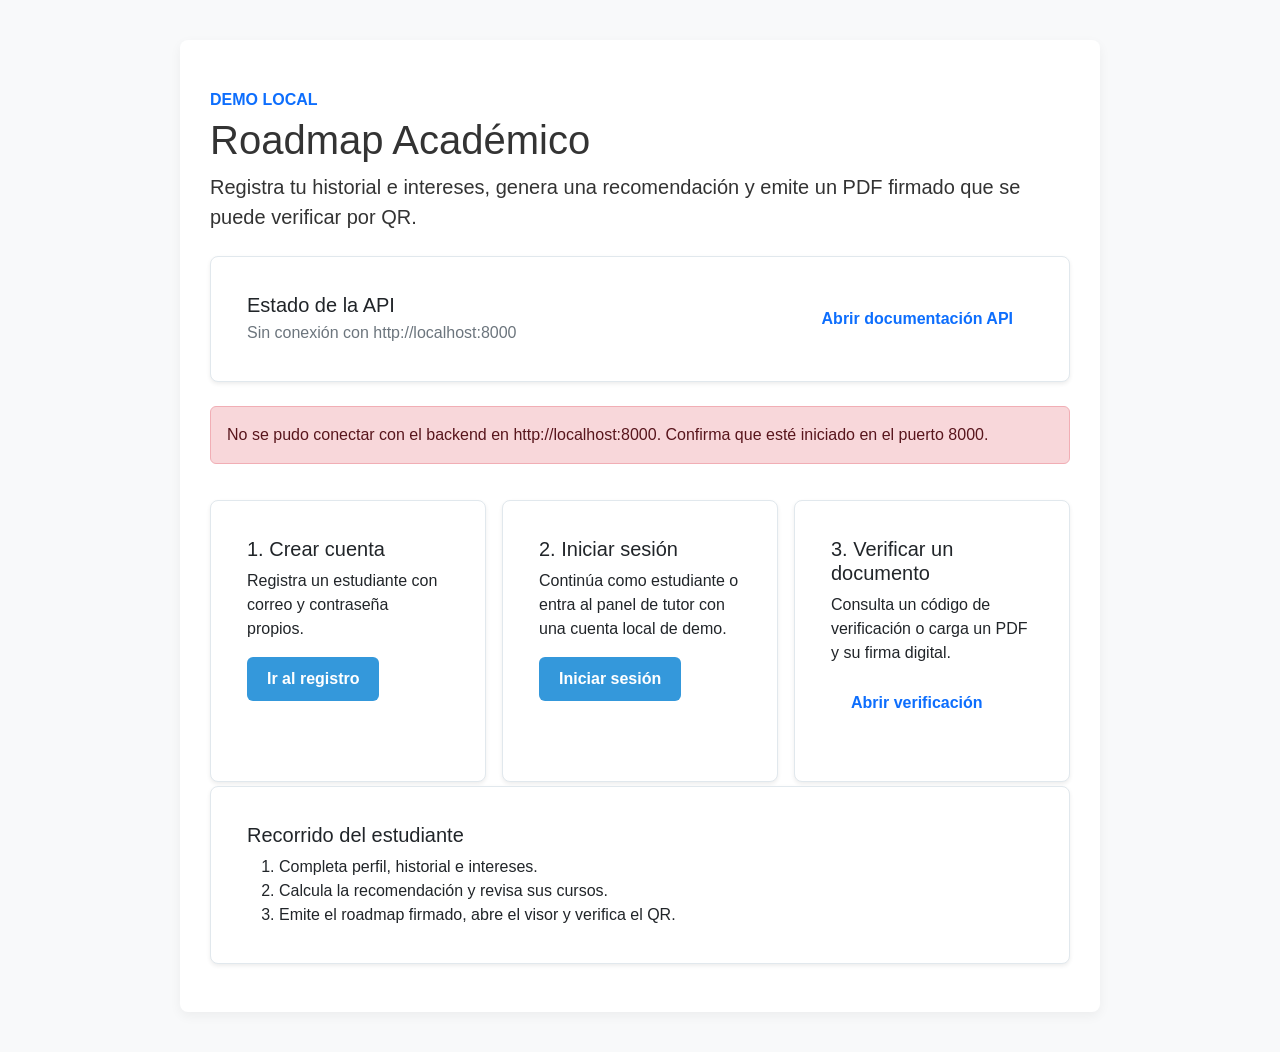
==== frontend/demo.html @ df0ff4e8 "feat: completar interfaz estatica de Patrick Minaya" ====
<!doctype html>
<html lang="es">
<head>
  <meta charset="utf-8">
  <meta name="viewport" content="width=device-width, initial-scale=1">
  <title>Demo · Roadmap Académico</title>
  <link href="https://cdn.jsdelivr.net/npm/bootstrap@5.3.3/dist/css/bootstrap.min.css" rel="stylesheet">
  <link href="css/estilos.css" rel="stylesheet">
</head>
<body class="bg-light">
  <main class="container py-5" style="max-width: 920px">
    <header class="mb-4">
      <p class="text-uppercase text-primary fw-semibold mb-1">Demo local</p>
      <h1 class="display-6">Roadmap Académico</h1>
      <p class="lead">Registra tu historial e intereses, genera una recomendación y emite un PDF firmado que se puede verificar por QR.</p>
    </header>

    <section class="card shadow-sm mb-4" aria-live="polite">
      <div class="card-body d-flex flex-wrap align-items-center justify-content-between gap-2">
        <div>
          <h2 class="h5 mb-1">Estado de la API</h2>
          <p id="estado-api" class="mb-0 text-secondary">Comprobando el backend…</p>
        </div>
        <a class="btn btn-outline-primary" href="http://localhost:8000/docs" target="_blank" rel="noreferrer">Abrir documentación API</a>
      </div>
    </section>

    <div id="error" class="alert alert-danger d-none" role="alert"></div>
    <section class="row g-3">
      <div class="col-md-4">
        <article class="card h-100 shadow-sm"><div class="card-body">
          <h2 class="h5">1. Crear cuenta</h2>
          <p>Registra un estudiante con correo y contraseña propios.</p>
          <a class="btn btn-primary" href="registro.html">Ir al registro</a>
        </div></article>
      </div>
      <div class="col-md-4">
        <article class="card h-100 shadow-sm"><div class="card-body">
          <h2 class="h5">2. Iniciar sesión</h2>
          <p>Continúa como estudiante o entra al panel de tutor con una cuenta local de demo.</p>
          <a class="btn btn-primary" href="login.html">Iniciar sesión</a>
        </div></article>
      </div>
      <div class="col-md-4">
        <article class="card h-100 shadow-sm"><div class="card-body">
          <h2 class="h5">3. Verificar un documento</h2>
          <p>Consulta un código de verificación o carga un PDF y su firma digital.</p>
          <a class="btn btn-outline-primary" href="verificar.html">Abrir verificación</a>
        </div></article>
      </div>
    </section>

    <section class="card shadow-sm mt-4"><div class="card-body">
      <h2 class="h5">Recorrido del estudiante</h2>
      <ol class="mb-0">
        <li>Completa perfil, historial e intereses.</li>
        <li>Calcula la recomendación y revisa sus cursos.</li>
        <li>Emite el roadmap firmado, abre el visor y verifica el QR.</li>
      </ol>
    </div></section>
  </main>
  <script src="js/api.js"></script>
  <script>
    api('/health')
      .then((estado) => {
        document.getElementById('estado-api').textContent = estado.estado === 'ok'
          ? 'Conectada · API disponible en ' + API
          : 'La API respondió, pero no confirmó el estado esperado.'
      })
      .catch((error) => {
        document.getElementById('estado-api').textContent = 'Sin conexión con ' + API
        const box = document.getElementById('error')
        box.textContent = error.message
        box.classList.remove('d-none')
      })
  </script>
</body>
</html>
---- frontend/css/estilos.css ----
body {
    background-color: #f4f7f6;
    font-family: 'Segoe UI', Tahoma, Geneva, Verdana, sans-serif;
    color: #333;
    margin: 0;
    padding: 0;
}

.container {
    max-width: 700px;
    margin: 40px auto;
    background: #ffffff;
    padding: 30px;
    border-radius: 8px;
    box-shadow: 0 4px 12px rgba(0, 0, 0, 0.05);
}

h2 {
    color: #2c3e50;
    margin-bottom: 10px;
}

.text-muted {
    color: #7f8c8d;
    font-size: 0.95rem;
    margin-bottom: 25px;
}

.form-check {
    padding: 10px 15px;
    border: 1px solid #e1e8ed;
    border-radius: 6px;
    margin-bottom: 10px;
    transition: background 0.2s;
}

.form-check:hover {
    background-color: #f8fafc;
}

.form-check-input {
    cursor: pointer;
}

.form-check-label {
    cursor: pointer;
    margin-left: 8px;
    font-weight: 500;
}

.btn {
    padding: 10px 20px;
    border-radius: 6px;
    font-weight: 600;
    border: none;
    cursor: pointer;
}

.btn-primary {
    background-color: #3498db;
    color: white;
}

.btn-primary:hover {
    background-color: #2980b9;
}

.btn-success {
    background-color: #2ecc71;
    color: white;
}

.btn-success:hover {
    background-color: #27ae60;
}

.btn-secondary {
    background-color: #95a5a6;
    color: white;
    text-decoration: none;
    display: inline-block;
}

.btn-secondary:hover {
    background-color: #7f8c8d;
}

.card {
    border: 1px solid #e1e8ed;
    border-radius: 8px;
    background: #fff;
    padding: 20px;
    margin-top: 20px;
    box-shadow: 0 2px 6px rgba(0,0,0,0.02);
}

.list-group-item {
    border: 1px solid #e1e8ed;
    padding: 10px 15px;
    margin-bottom: -1px;
    background-color: #fff;
}

.d-none {
    display: none !important;
}
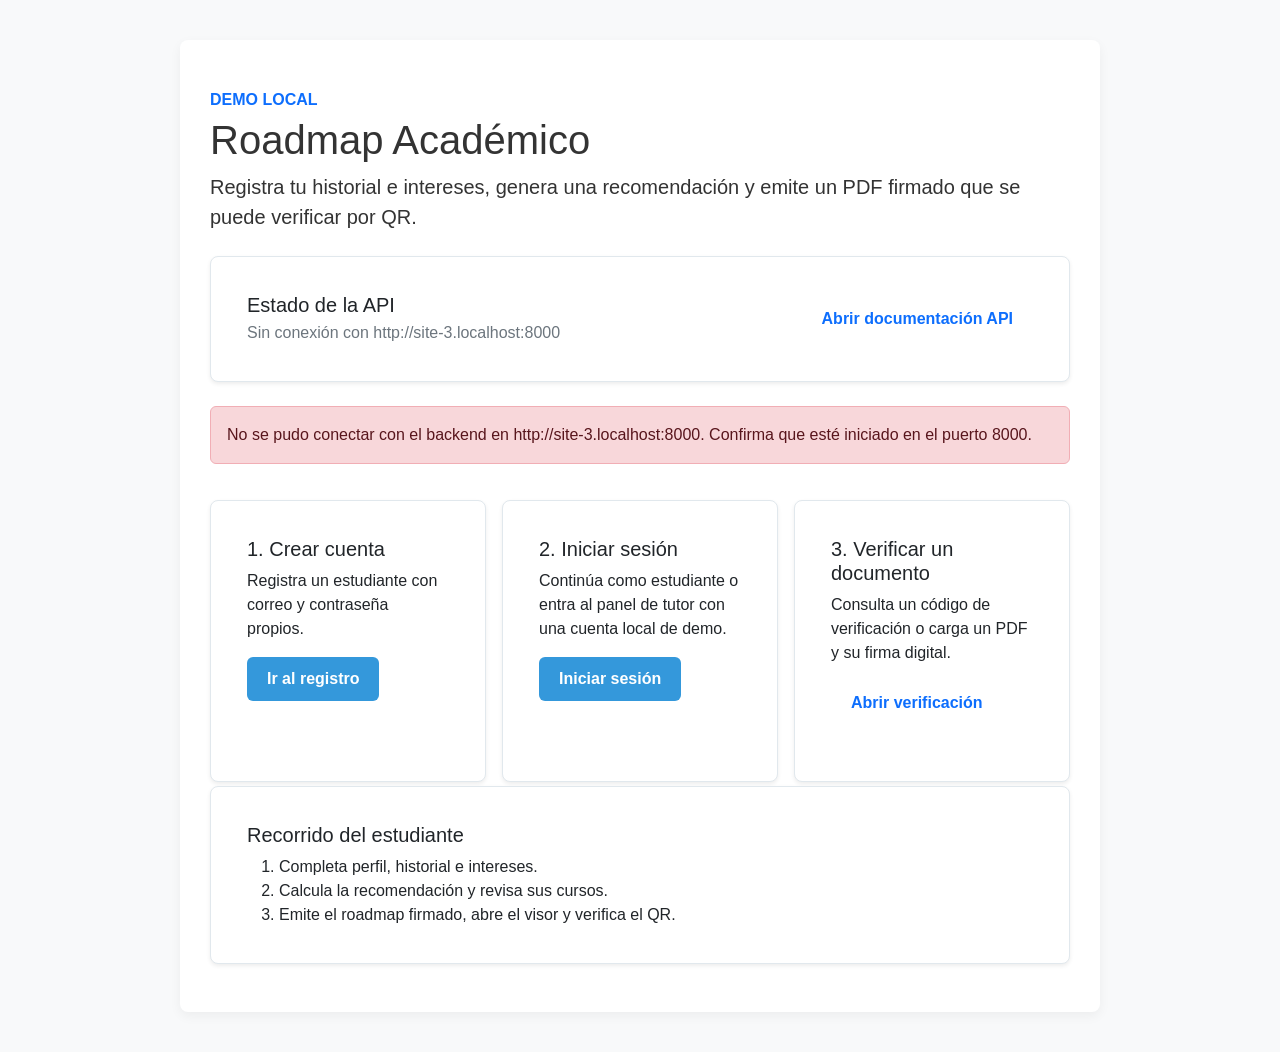
==== commit 98fdac37: "posible solucion" ====
--- a/frontend/demo.html
+++ b/frontend/demo.html
@@ -21,7 +21,7 @@
           <h2 class="h5 mb-1">Estado de la API</h2>
           <p id="estado-api" class="mb-0 text-secondary">Comprobando el backend…</p>
         </div>
-        <a class="btn btn-outline-primary" href="http://localhost:8000/docs" target="_blank" rel="noreferrer">Abrir documentación API</a>
+        <a id="docs-api" class="btn btn-outline-primary" target="_blank" rel="noreferrer">Abrir documentación API</a>
       </div>
     </section>
 
@@ -61,6 +61,7 @@
   </main>
   <script src="js/api.js"></script>
   <script>
+    document.getElementById('docs-api').href = API + '/docs'
     api('/health')
       .then((estado) => {
         document.getElementById('estado-api').textContent = estado.estado === 'ok'
